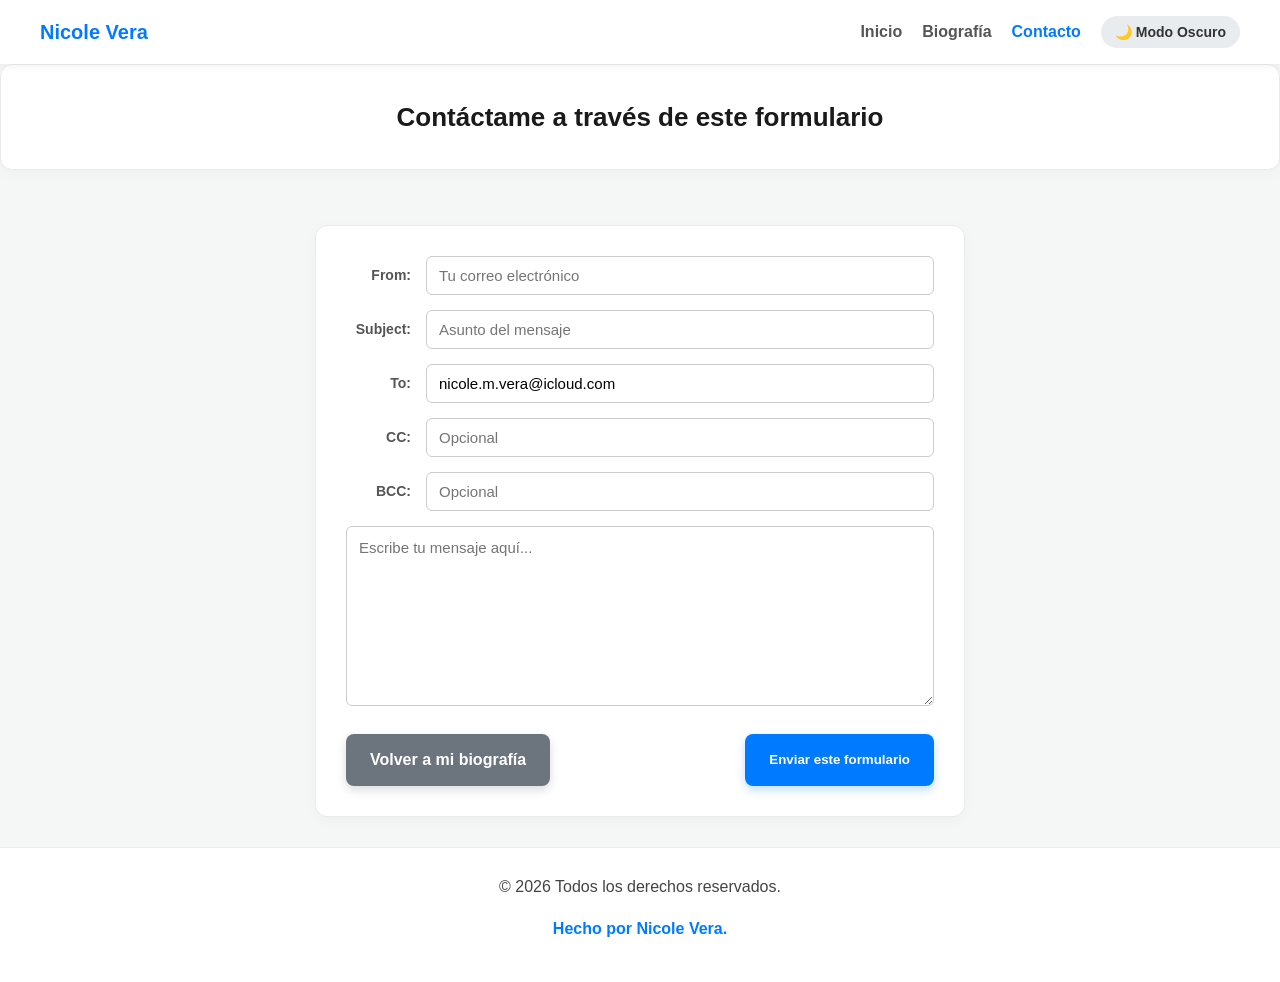
==== contacto.html @ 3eccea2f "Add files via upload" ====
<!DOCTYPE html>
<html lang="es-PR">
<head>
    <meta charset="UTF-8">
    <meta name="viewport" content="width=device-width, initial-scale=1.0">
    <title>Contacto - Nicole Vera</title>
    <link rel="stylesheet" href="styles.css">
    </head>
<body>
    
    
    <!-- Menú de navegación principal -->
    
    <nav class="navbar">
    <div class="nav-brand">Nicole Vera</div>
    <ul class="nav-links">
        <li><a href="inicio.html">Inicio</a></li>
        <li><a href="biografia.html">Biografía</a></li>
        <li><a href="contacto.html" class="active">Contacto</a></li>
        <li><button id="theme-toggle" class="theme-btn">🌙 Modo Oscuro</button></li>
        </ul>
    </nav>
    
    <header>
    <h1>Contáctame a través de este formulario</h1>
    </header>
    
    <main>
    <div class="card form-container">
        <form action="https://formsubmit.co/nicole.m.vera@icloud.com" method="post">
        <div class="form-group">
            <label for="from">From:</label>
            <input type="email" id="from" name="from" placeholder="Tu correo electrónico" required>
            </div>
        
        <div class="form-group">
            <label for="subject">Subject:</label>
            <input type="text" id="subject" name="subject" placeholder="Asunto del mensaje" required>
            </div>
        
        <div class="form-group">
            <label for="to">To:</label>
            <input type="email" id="to" name="to" value="nicole.m.vera@icloud.com" readonly>
            </div>
        
        <div class="form-group">
            <label for="cc">CC:</label>
            <input type="email" id="cc" name="cc" placeholder="Opcional">
            </div>
        
        <div class="form-group">
            <label for="bcc">BCC:</label>
            <input type="email" id="bcc" name="bcc" placeholder="Opcional">
            </div>
        
        <div class="form-group-textarea">
            <textarea name="message" placeholder="Escribe tu mensaje aquí..." required></textarea>
            </div>
        
        <div class="btn-group">
            <a href="biografia.html" class="btn btn-secondary">Volver a mi biografía</a>
            <button type="submit" class="btn">Enviar este formulario</button>
            </div>
        </form>
        </div>
    </main>
    
    <footer>
    <p>&copy; 2026 Todos los derechos reservados.</p>
    <p class="footer-author">Hecho por Nicole Vera.</p>
    </footer>
    
    <script src="script.js"></script>
    </body>
</html>
---- styles.css ----
/* Reset y Configuración General */

* {
    box-sizing: border-box;
    margin: 0;
    padding: 0;
    font-family: 'Segoe UI', Tahoma, Geneva, Verdana, sans-serif;
}

body {
    background-color: #f4f7f6;
    color: #333333;
    line-height: 1.7;
    display: flex;
    flex-direction: column;
    min-height: 100vh;
    transition: background-color 0.3s ease, color 0.3s ease;
}


/* Barra de navegación */

.navbar {
    background-color: #ffffff;
    display: flex;
    justify-content: space-between;
    align-items: center;
    padding: 15px 40px;
    box-shadow: 0 2px 10px rgba(0, 0, 0, 0.05);
    position: sticky;
    top: 0;
    z-index: 1000;
    transition: background-color 0.3s ease;
}

.nav-brand {
    font-weight: bold;
    font-size: 20px;
    color: #007bff;
}

.nav-links {
    list-style: none;
    display: flex;
    align-items: center;
    gap: 20px;
}

.nav-links a {
    text-decoration: none;
    color: #555;
    font-weight: 600;
    transition: color 0.3s ease;
}

.nav-links a:hover,
.nav-links a.active {
    color: #007bff;
}

/* Estructura y Contenedor Principal */

main {
    max-width: 900px;
    width: 90%;
    margin: 30px auto;
    flex: 1;
}

header {
    background: #ffffff;
    border-radius: 12px;
    padding: 30px 20px;
    text-align: center;
    margin-bottom: 25px;
    box-shadow: 0 4px 15px rgba(0, 0, 0, 0.03);
    border: 1px solid #eaeaea;
    transition: background 0.3s ease, border-color 0.3s ease;
}

header h1 {
    font-size: 26px;
    color: #1a1a1a;
    transition: color 0.3s ease;
}

p {
    line-height: 1.7;
    margin-bottom: 15px;
    font-size: 16px;
    color: #444;
    transition: color 0.3s ease;
}

/* Tarjetas Contenedoras */

.card {
    background: #ffffff;
    padding: 30px;
    border-radius: 12px;
    box-shadow: 0 4px 15px rgba(0, 0, 0, 0.03);
    margin-bottom: 25px;
    border: 1px solid #eaeaea;
    transition: background 0.3s ease, border-color 0.3s ease;
}

/* Botones Profesionales */

.btn {
    display: inline-block;
    background-color: #007bff;
    color: white;
    padding: 12px 24px;
    text-decoration: none;
    border-radius: 8px;
    font-weight: 600;
    cursor: pointer;
    text-align: center;
    border: none;
    transition: all 0.3s ease;
    box-shadow: 0 4px 10px rgba(0, 123, 255, 0.25);
}

.btn:hover {
    background-color: #0056b3;
    transform: translateY(-2px);
    box-shadow: 0 6px 15px rgba(0, 123, 255, 0.35);
}

.btn-secondary {
    background-color: #6c757d;
    box-shadow: 0 4px 10px rgba(108, 117, 125, 0.25);
}

.btn-secondary:hover {
    background-color: #545b62;
}

.btn-container {
    text-align: center;
    margin-top: 20px;
}

.btn-group {
    display: flex;
    justify-content: space-between;
    gap: 15px;
    margin-top: 20px;
}

/* Sección Biografía con Imagen */

.bio-content {
    display: flex;
    gap: 25px;
    align-items: center;
}

.bio-text {
    flex: 1;
}

.bio-img-container {
    text-align: center;
}

.bio-imagen {
    width: 250px;
    height: 250px;
    border-radius: 50%;
    object-fit: cover;
    border: 4px solid #007bff;
    box-shadow: 0 8px 20px rgba(0, 123, 255, 0.2);
}

/* Formulario de Contacto */

.form-container {
    max-width: 650px;
    margin: 0 auto;
}

.form-group {
    display: flex;
    align-items: center;
    margin-bottom: 15px;
}

.form-group label {
    width: 80px;
    text-align: right;
    padding-right: 15px;
    font-size: 14px;
    font-weight: 600;
    color: #555;
    transition: color 0.3s ease;
}

.form-group input {
    flex: 1;
    padding: 10px 12px;
    border: 1px solid #ccc;
    border-radius: 6px;
    font-size: 15px;
    transition: all 0.3s ease;
}

.form-group input:focus, textarea:focus {
    border-color: #007bff;
    outline: none;
    box-shadow: 0 0 5px rgba(0, 123, 255, 0.2);
}

.form-group-textarea {
    margin-top: 15px;
}

textarea {
    width: 100%;
    height: 180px;
    padding: 12px;
    border: 1px solid #ccc;
    border-radius: 6px;
    font-size: 15px;
    resize: vertical;
    transition: all 0.3s ease;
}

/* Footer */

footer {
    background-color: #ffffff;
    border-top: 1px solid #eaeaea;
    padding: 25px 20px;
    text-align: center;
    margin-top: auto;
    color: #666;
    font-size: 14px;
    transition: background-color 0.3s ease, border-color 0.3s ease, color 0.3s ease;
}

.footer-author {
    margin-top: 5px;
    font-weight: 600;
    color: #007bff;
}

/* Diseño Responsivo */ 

@media (max-width: 768px) {
    .navbar {
        flex-direction: column;
        gap: 10px;
        padding: 15px 20px;
    }
    
    .bio-content {
        flex-direction: column-reverse;
        text-align: center;
    }
    
    .bio-imagen {
        width: 200px;
        height: 200px;
    }
    
    .form-group {
        flex-direction: column;
        align-items: stretch;
    }
    
    .form-group label {
        text-align: left;
        margin-bottom: 5px;
    }
    
    .btn-group {
        flex-direction: column;
    }
}

/* Botón de Cambio de Tema */

.theme-btn {
    background-color: #e9ecef;
    border: none;
    color: #333;
    padding: 8px 14px;
    border-radius: 20px;
    font-weight: 600;
    cursor: pointer;
    font-size: 14px;
    transition: all 0.3s ease;
}

.theme-btn:hover {
    background-color: #dde2e6
}

/* Estilos para el Modo Oscuro (Dark Mode) */

body.dark-mode {
    background-color: #121212;
    color: #e0e0e0;
}

body.dark-mode .navbar {
    background-color: #1e1e1e;
    box-shadow: 0 2px 10px rgba(0, 0, 0, 0.5);
}

body.dark-mode .nav-links a {
    color: #aaa;
}

body.dark-mode .nav-links a:hover, 
body.dark-mode .nav-links a.active {
    color: #379cfd;
}

body.dark-mode .theme-btn {
    background-color: #333333;
    color: #ffffff;
}

body.dark-mode .theme-btn:hover {
    background-color: #444444;
}

body.dark-mode header, 
body.dark-mode .card, 
body.dark-mode footer {
    background-color: #1e1e1e;
    border-color: #2c2c2c;
    box-shadow: 0 4px 15px rgba(0, 0, 0, 0.3);
}

body.dark-mode header h1 {
    color: #ffffff;
}

body.dark-mode p {
    color: #cccccc;
}

body.dark-mode .form-group label {
    color: #bbb;
}

body.dark-mode .form-group input, 
body.dark-mode textarea {
    background-color: #2a2a2a;
    border-color: #444444;
    color: #ffffff;
}

body.dark-mode .btn-secondary {
    background-color: #495057;
}
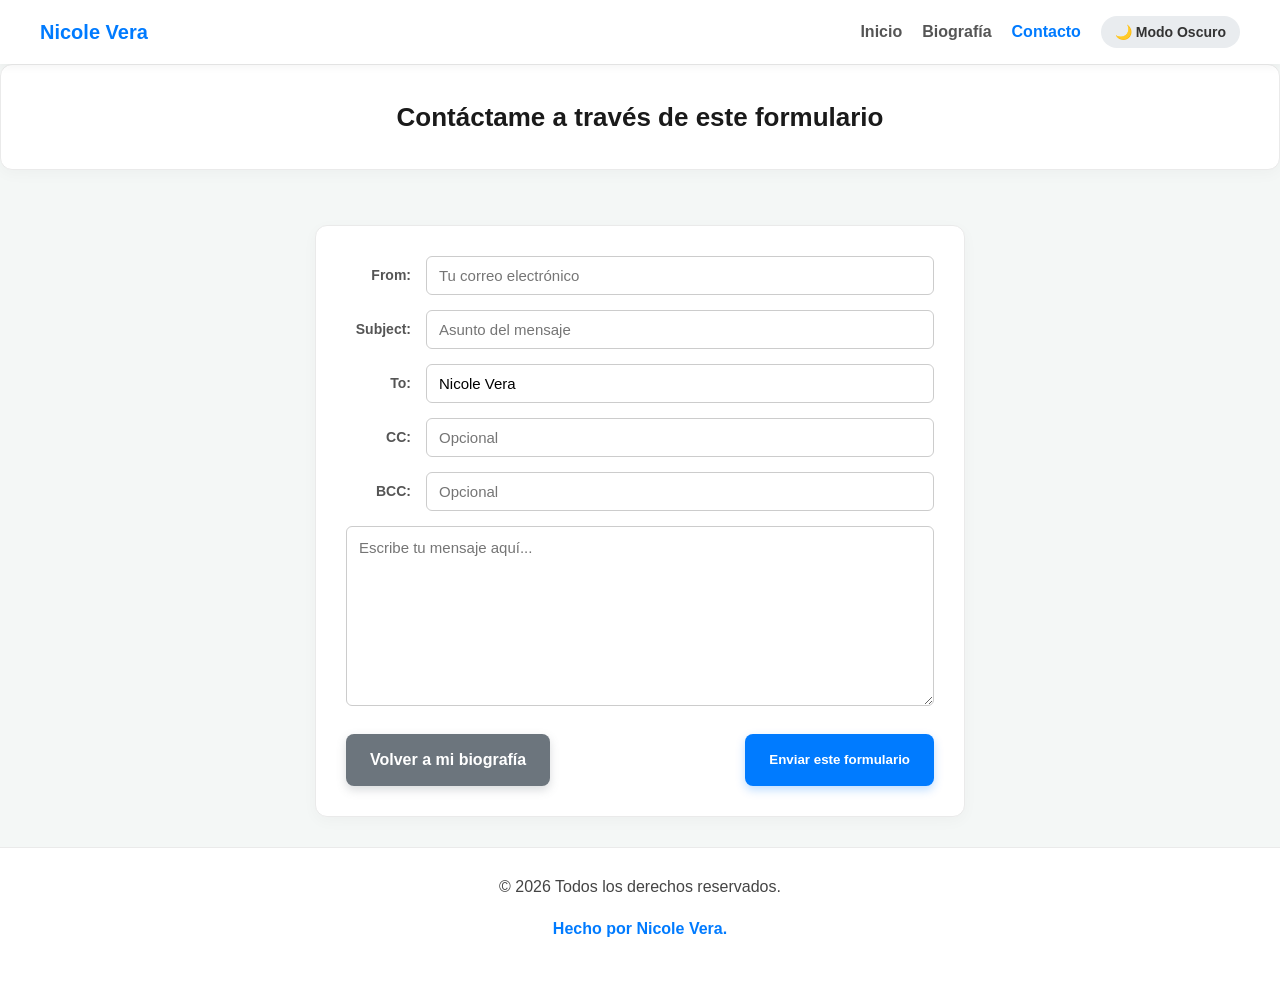
==== commit fd3f55e3: "Change email input to text input in contacto.html" ====
--- a/contacto.html
+++ b/contacto.html
@@ -27,7 +27,7 @@
     
     <main>
     <div class="card form-container">
-        <form action="https://formsubmit.co/nicole.m.vera@icloud.com" method="post">
+        <form action="https://formsubmit.co/4fe6d9cf25b6b6a2ac264dd4e4c84a95" method="post">
         <div class="form-group">
             <label for="from">From:</label>
             <input type="email" id="from" name="from" placeholder="Tu correo electrónico" required>
@@ -40,7 +40,7 @@
         
         <div class="form-group">
             <label for="to">To:</label>
-            <input type="email" id="to" name="to" value="nicole.m.vera@icloud.com" readonly>
+            <input type="text" value="Nicole Vera" readonly>
             </div>
         
         <div class="form-group">
@@ -72,4 +72,4 @@
     
     <script src="script.js"></script>
     </body>
-</html>+</html>
--- a/styles.css
+++ b/styles.css
@@ -294,7 +294,7 @@
 }
 
 .theme-btn:hover {
-    background-color: #dde2e6
+    background-color: #dde2e6;
 }
 
 /* Estilos para el Modo Oscuro (Dark Mode) */
@@ -356,4 +356,4 @@
 
 body.dark-mode .btn-secondary {
     background-color: #495057;
-}+}
